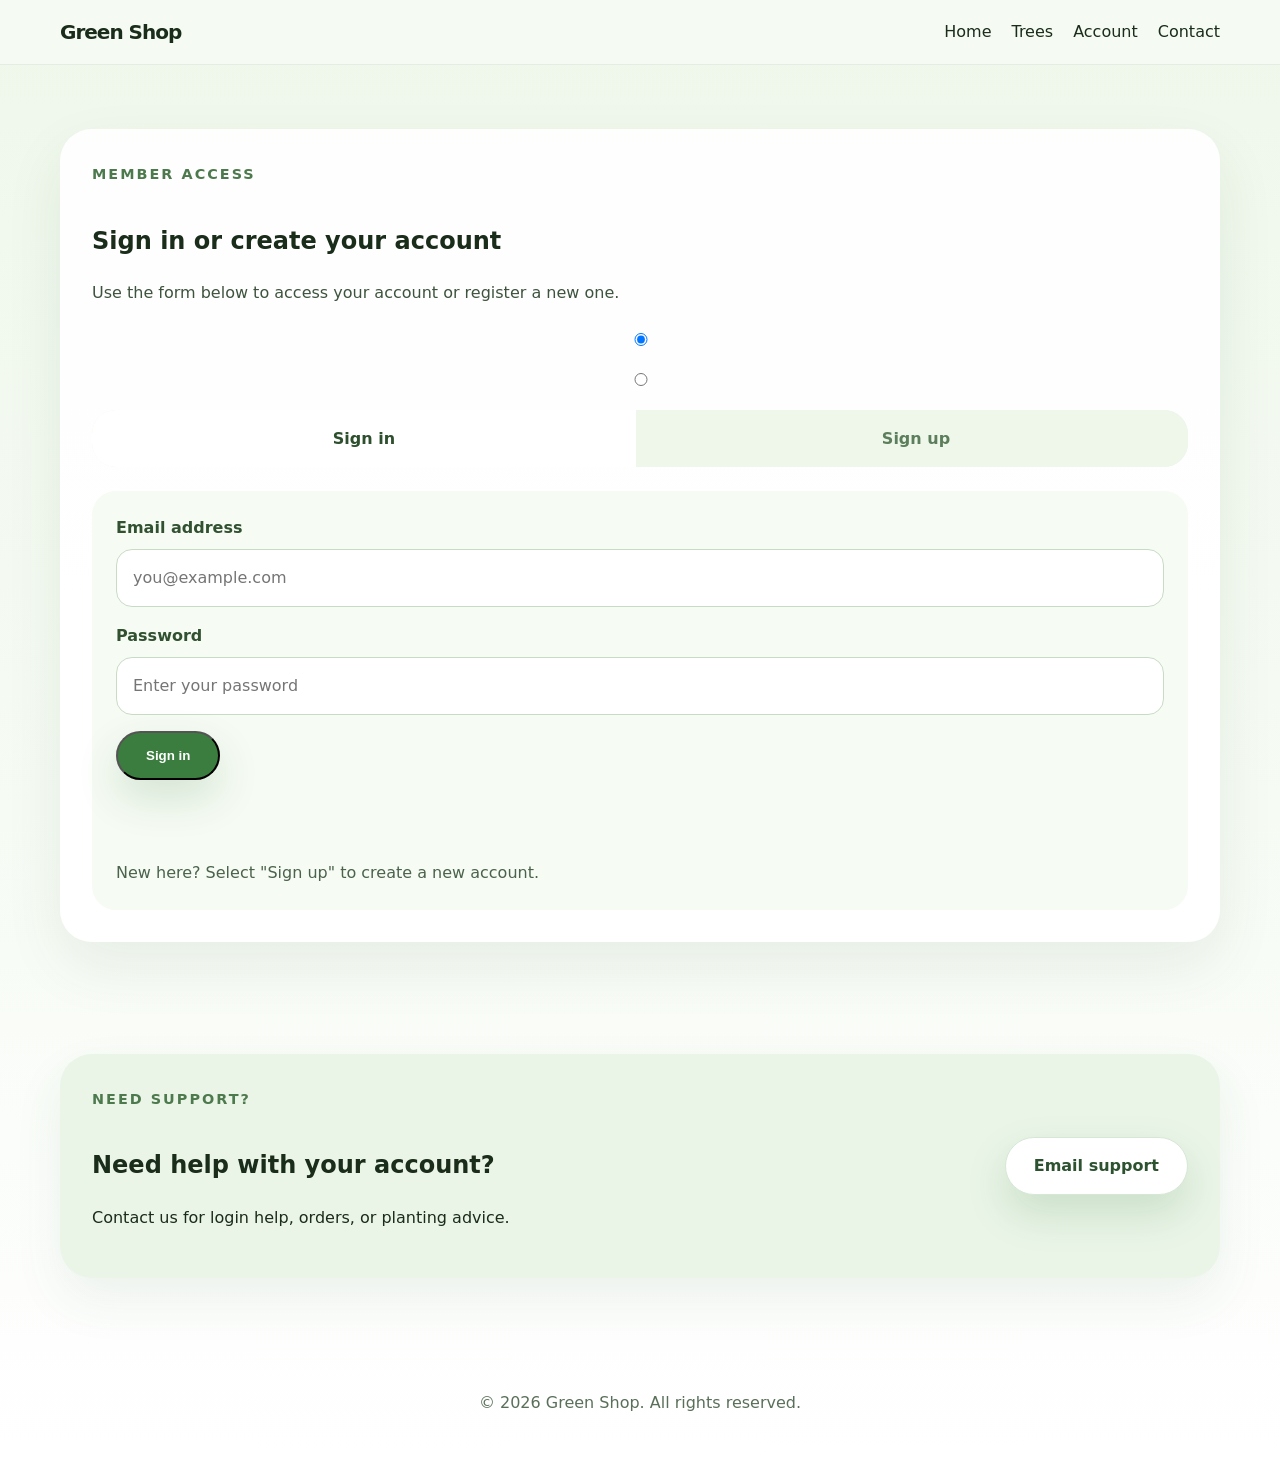
==== account.html @ 08d45623 "added js" ====
<!doctype html>
<html lang="en">
  <head>
    <meta charset="UTF-8" />
    <meta name="viewport" content="width=device-width, initial-scale=1.0" />
    <title>Account | Green Shop</title>
    <link rel="stylesheet" href="style.css" />
  </head>
  <body>
    <header class="site-header">
      <div class="container header-inner">
        <a href="index.html" class="logo">Green Shop</a>
        <nav class="nav">
          <a href="index.html">Home</a>
          <a href="tree.html">Trees</a>
          <a href="account.html">Account</a>
          <a href="#contact">Contact</a>
        </nav>
      </div>
    </header>

    <main>
      <section class="auth section">
        <div class="container">
          <div class="auth-card">
            <div class="auth-intro">
              <span class="eyebrow">Member access</span>
              <h2>Sign in or create your account</h2>
              <p>
                Use the form below to access your account or register a new one.
              </p>
            </div>

            <input type="radio" id="signin" name="auth" checked />
            <input type="radio" id="signup" name="auth" />
            <div class="auth-switcher">
              <label for="signin" class="tab">Sign in</label>
              <label for="signup" class="tab">Sign up</label>
            </div>

            <div class="auth-forms">
              <form class="auth-form sign-in">
                <div class="form-group">
                  <label for="email">Email address</label>
                  <input
                    id="email"
                    type="email"
                    placeholder="you@example.com"
                  />
                </div>
                <div class="form-group">
                  <label for="password">Password</label>
                  <input
                    id="password"
                    type="password"
                    placeholder="Enter your password"
                  />
                </div>
                <button type="submit" class="button">Sign in</button>
                <p class="form-message" aria-live="polite"></p>
                <p class="form-note">
                  New here? Select "Sign up" to create a new account.
                </p>
              </form>

              <form class="auth-form sign-up">
                <div class="form-group">
                  <label for="name">Full name</label>
                  <input id="name" type="text" placeholder="Your name" />
                </div>
                <div class="form-group">
                  <label for="new-email">Email address</label>
                  <input
                    id="new-email"
                    type="email"
                    placeholder="you@example.com"
                  />
                </div>
                <div class="form-group">
                  <label for="new-password">Create password</label>
                  <input
                    id="new-password"
                    type="password"
                    placeholder="Choose a password"
                  />
                </div>
                <button type="submit" class="button">Create account</button>
                <p class="form-message" aria-live="polite"></p>
                <p class="form-note">
                  You’ll get personalized tree recommendations and order
                  updates.
                </p>
              </form>
            </div>
          </div>
        </div>
      </section>

      <section id="contact" class="contact section">
        <div class="container contact-card">
          <div>
            <span class="eyebrow">Need support?</span>
            <h2>Need help with your account?</h2>
            <p>Contact us for login help, orders, or planting advice.</p>
          </div>
          <a
            href="mailto:hello@greenshop.example"
            class="button button-secondary"
            >Email support</a
          >
        </div>
      </section>
    </main>

    <footer class="site-footer">
      <div class="container footer-inner">
        <p>© 2026 Green Shop. All rights reserved.</p>
      </div>
    </footer>
    <script src="script.js"></script>
  </body>
</html>
---- style.css ----
:root {
  color-scheme: light;
  font-family:
    Inter,
    system-ui,
    -apple-system,
    BlinkMacSystemFont,
    "Segoe UI",
    sans-serif;
  background-color: #f6fbf4;
  color: #1a2c1a;
  font-size: 16px;
  line-height: 1.6;
}

* {
  box-sizing: border-box;
}

html,
body {
  margin: 0;
  min-height: 100%;
}

body {
  background: linear-gradient(180deg, #eff7eb 0%, #f6fbf4 55%, #ffffff 100%);
}

img {
  max-width: 100%;
}

a {
  color: inherit;
  text-decoration: none;
}

.container {
  width: min(1160px, calc(100% - 2rem));
  margin: 0 auto;
}

.site-header {
  position: sticky;
  top: 0;
  z-index: 10;
  backdrop-filter: blur(16px);
  background: rgba(246, 251, 244, 0.92);
  border-bottom: 1px solid rgba(40, 71, 40, 0.08);
}

.header-inner {
  display: flex;
  align-items: center;
  justify-content: space-between;
  gap: 1rem;
  padding: 1rem 0;
}

.logo {
  font-weight: 800;
  letter-spacing: -0.05em;
  font-size: 1.25rem;
}

.nav {
  display: flex;
  gap: 1.25rem;
  font-weight: 500;
}

.nav a:hover {
  color: #3d7d3d;
}

.hero {
  padding: 5rem 0 3rem;
}

.hero-content {
  display: grid;
  grid-template-columns: 1.5fr 1fr;
  gap: 3rem;
  align-items: center;
}

.eyebrow {
  display: inline-block;
  margin-bottom: 1rem;
  font-size: 0.9rem;
  font-weight: 700;
  color: #4d7a4d;
  text-transform: uppercase;
  letter-spacing: 0.14em;
}

.hero h1 {
  margin: 0;
  font-size: clamp(2.5rem, 4vw, 4rem);
  max-width: 14ch;
  line-height: 0.95;
}

.hero p {
  max-width: 45ch;
  margin: 1.5rem 0;
  color: #3c533c;
}

.button {
  display: inline-flex;
  align-items: center;
  justify-content: center;
  padding: 0.95rem 1.75rem;
  border-radius: 999px;
  font-weight: 700;
  background: #3b7d3f;
  color: white;
  box-shadow: 0 18px 40px rgba(59, 125, 63, 0.18);
}

.button:hover {
  transform: translateY(-1px);
}

.button-secondary {
  background: #ffffff;
  color: #2c5230;
  border: 1px solid #d6e8d5;
}

.hero-image {
  display: grid;
  grid-template-columns: 1fr 1fr;
  gap: 1rem;
}

.tree-card {
  background: linear-gradient(180deg, #ecf7e8 0%, #ffffff 100%);
  border: 1px solid rgba(86, 133, 85, 0.18);
  border-radius: 1.5rem;
  min-height: 14rem;
  display: flex;
  align-items: center;
  justify-content: center;
  font-size: 1.1rem;
  font-weight: 700;
  color: #2d4f2d;
  position: relative;
  overflow: hidden;
  box-shadow: 0 20px 50px rgba(63, 98, 63, 0.08);
}

.tree-card img {
  width: 100%;
  height: 100%;
  object-fit: cover;
}

.tree-card span {
  position: absolute;
  left: 1rem;
  bottom: 1rem;
  background: rgba(255, 255, 255, 0.9);
  color: #21401f;
  padding: 0.6rem 1rem;
  border-radius: 999px;
  font-size: 0.95rem;
}

.small-card {
  min-height: 10rem;
}

.right-card {
  align-self: end;
}

.section {
  padding: 4rem 0;
}

.section-header h2 {
  margin: 0.5rem 0 0;
  font-size: clamp(2rem, 3vw, 2.75rem);
}

.auth-card {
  display: grid;
  gap: 1.5rem;
  padding: 2rem;
  border-radius: 2rem;
  background: rgba(255, 255, 255, 0.92);
  box-shadow: 0 24px 60px rgba(25, 71, 25, 0.08);
}

.auth-intro {
  max-width: 40rem;
}

.auth-intro p {
  margin: 1rem 0 0;
  color: #3e533e;
}

.auth-switcher {
  display: grid;
  grid-template-columns: repeat(2, 1fr);
  gap: 0.5rem;
  border-radius: 1.5rem;
  background: #eef7ea;
  overflow: hidden;
}

.auth-switcher input {
  display: none;
}

.auth-switcher .tab {
  padding: 1rem 0;
  text-align: center;
  font-weight: 700;
  color: #5c7e5c;
  cursor: pointer;
  background: #eef7ea;
  transition:
    background 0.2s ease,
    color 0.2s ease;
}

#signin:checked ~ .auth-switcher label[for="signin"],
#signup:checked ~ .auth-switcher label[for="signup"] {
  background: #ffffff;
  color: #2d4f2d;
}

.auth-forms {
  background: #f6fbf4;
  border-radius: 1.5rem;
  padding: 1.5rem;
}

.auth-form {
  display: none;
  gap: 1rem;
}

.auth-form.active {
  display: grid;
}

#signin:checked ~ .auth-forms .sign-in,
#signup:checked ~ .auth-forms .sign-up {
  display: grid;
}

.form-group {
  display: grid;
  gap: 0.5rem;
}

.form-group label {
  font-weight: 600;
  color: #315131;
}

.form-group input {
  width: 100%;
  padding: 0.95rem 1rem;
  border: 1px solid #c8dcc4;
  border-radius: 1rem;
  font: inherit;
  background: #ffffff;
}

.form-group input:focus {
  outline: 2px solid #7cade0;
  outline-offset: 2px;
}

.form-note {
  margin: 1rem 0 0;
  color: #4b624b;
}

.form-message {
  margin: 0.75rem 0 0;
  font-weight: 600;
  min-height: 1.25rem;
}

.form-message.success {
  color: #276a24;
}

.form-message.error {
  color: #9d2d2d;
}

.auth-card button {
  width: fit-content;
}

.grid {
  display: grid;
  grid-template-columns: repeat(3, minmax(0, 1fr));
  gap: 1.5rem;
  margin-top: 2rem;
}

.product-card {
  background: white;
  border-radius: 1.5rem;
  padding: 1.75rem;
  box-shadow: 0 18px 40px rgba(20, 76, 27, 0.07);
}

.product-image {
  width: 100%;
  min-height: 11rem;
  border-radius: 1.2rem;
  margin-bottom: 1.25rem;
  display: block;
  object-fit: cover;
  background: #e8f0e4;
}

.product-image.fruit {
  background: #f7f0e3;
}

.product-image.shade {
  background: #e9f3e7;
}

.product-image.bonsai {
  background: #f4efe7;
}

.product-card h3 {
  margin: 0 0 0.75rem;
}

.product-card p {
  margin: 0;
  color: #4a5c4a;
}

.about-grid {
  display: grid;
  grid-template-columns: 1.2fr 0.8fr;
  gap: 2rem;
  align-items: start;
}

.about p {
  margin: 1.5rem 0;
  color: #3d503d;
}

.about ul {
  list-style: none;
  padding: 0;
  margin: 0;
  display: grid;
  gap: 0.75rem;
}

.about li {
  background: #eef7ea;
  padding: 0.85rem 1rem;
  border-radius: 1rem;
  color: #375f38;
  font-weight: 600;
}

.about-image {
  display: grid;
  gap: 1rem;
}

.feature-block {
  padding: 1.5rem;
  border-radius: 1.5rem;
  background: #ffffff;
  box-shadow: 0 18px 40px rgba(29, 81, 31, 0.06);
}

.feature-block h4 {
  margin: 0 0 0.75rem;
}

.section.contact {
  padding: 3rem 0 4rem;
}

.contact-card {
  display: flex;
  flex-wrap: wrap;
  align-items: center;
  justify-content: space-between;
  gap: 1.5rem;
  padding: 2rem;
  border-radius: 2rem;
  background: #eaf5e8;
  box-shadow: 0 22px 50px rgba(54, 99, 58, 0.08);
}

.site-footer {
  padding: 2rem 0;
}

.footer-inner {
  display: flex;
  align-items: center;
  justify-content: center;
  color: #5a6f5a;
}

@media (max-width: 900px) {
  .hero-content,
  .about-grid {
    grid-template-columns: 1fr;
  }

  .hero-image {
    grid-template-columns: 1fr 1fr;
  }

  .grid {
    grid-template-columns: 1fr;
  }
}

@media (max-width: 700px) {
  .hero-image {
    grid-template-columns: 1fr;
  }

  .hero {
    padding: 3rem 0 2rem;
  }
}

@media (max-width: 600px) {
  .header-inner {
    flex-direction: column;
    align-items: flex-start;
  }

  .nav {
    flex-wrap: wrap;
  }

  .hero {
    padding-top: 3rem;
  }

  .hero-image {
    grid-template-columns: 1fr;
  }
}
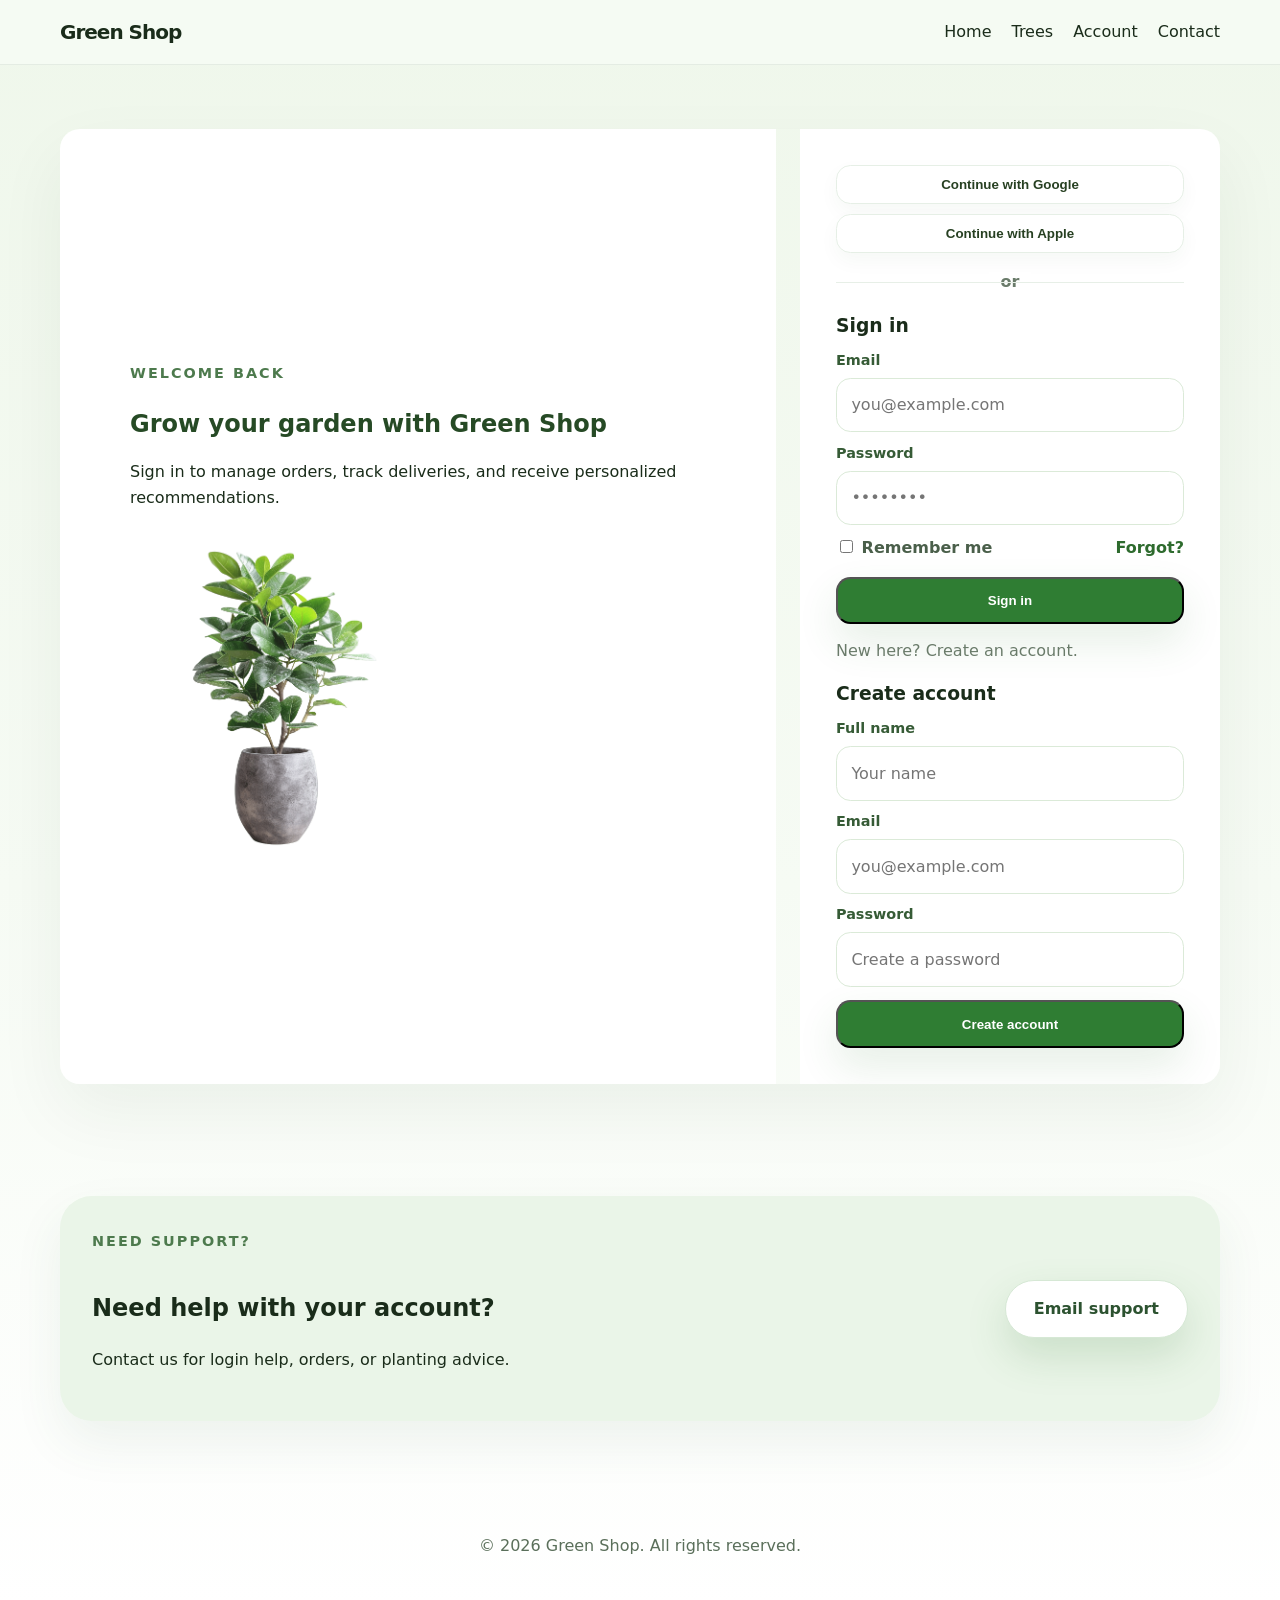
==== commit 8e7785e2: "picture added" ====
--- a/account.html
+++ b/account.html
@@ -22,75 +22,96 @@
     <main>
       <section class="auth section">
         <div class="container">
-          <div class="auth-card">
-            <div class="auth-intro">
-              <span class="eyebrow">Member access</span>
-              <h2>Sign in or create your account</h2>
-              <p>
-                Use the form below to access your account or register a new one.
-              </p>
+          <div class="auth-card split">
+            <div class="auth-side auth-welcome">
+              <div class="welcome-inner">
+                <span class="eyebrow">Welcome back</span>
+                <h2>Grow your garden with Green Shop</h2>
+                <p>
+                  Sign in to manage orders, track deliveries, and receive
+                  personalized recommendations.
+                </p>
+                <img
+                  src="plant1.png"
+                  alt="Healthy potted plant"
+                  class="welcome-ill"
+                />
+              </div>
             </div>
 
-            <input type="radio" id="signin" name="auth" checked />
-            <input type="radio" id="signup" name="auth" />
-            <div class="auth-switcher">
-              <label for="signin" class="tab">Sign in</label>
-              <label for="signup" class="tab">Sign up</label>
-            </div>
+            <div class="auth-side auth-form-side">
+              <div class="form-wrapper">
+                <div class="social-row">
+                  <button class="button social google">
+                    Continue with Google
+                  </button>
+                  <button class="button social apple">
+                    Continue with Apple
+                  </button>
+                </div>
 
-            <div class="auth-forms">
-              <form class="auth-form sign-in">
-                <div class="form-group">
-                  <label for="email">Email address</label>
-                  <input
-                    id="email"
-                    type="email"
-                    placeholder="you@example.com"
-                  />
-                </div>
-                <div class="form-group">
-                  <label for="password">Password</label>
-                  <input
-                    id="password"
-                    type="password"
-                    placeholder="Enter your password"
-                  />
-                </div>
-                <button type="submit" class="button">Sign in</button>
-                <p class="form-message" aria-live="polite"></p>
-                <p class="form-note">
-                  New here? Select "Sign up" to create a new account.
-                </p>
-              </form>
+                <div class="divider"><span>or</span></div>
 
-              <form class="auth-form sign-up">
-                <div class="form-group">
-                  <label for="name">Full name</label>
-                  <input id="name" type="text" placeholder="Your name" />
-                </div>
-                <div class="form-group">
-                  <label for="new-email">Email address</label>
-                  <input
-                    id="new-email"
-                    type="email"
-                    placeholder="you@example.com"
-                  />
-                </div>
-                <div class="form-group">
-                  <label for="new-password">Create password</label>
-                  <input
-                    id="new-password"
-                    type="password"
-                    placeholder="Choose a password"
-                  />
-                </div>
-                <button type="submit" class="button">Create account</button>
-                <p class="form-message" aria-live="polite"></p>
-                <p class="form-note">
-                  You’ll get personalized tree recommendations and order
-                  updates.
-                </p>
-              </form>
+                <form
+                  class="auth-form sign-in"
+                  aria-labelledby="signin-heading"
+                >
+                  <h3 id="signin-heading">Sign in</h3>
+                  <label class="field">
+                    <span class="label">Email</span>
+                    <input
+                      id="email"
+                      type="email"
+                      placeholder="you@example.com"
+                    />
+                  </label>
+                  <label class="field">
+                    <span class="label">Password</span>
+                    <input
+                      id="password"
+                      type="password"
+                      placeholder="••••••••"
+                    />
+                  </label>
+                  <div class="form-actions">
+                    <label class="remember"
+                      ><input type="checkbox" /> Remember me</label
+                    >
+                    <a href="#" class="forgot">Forgot?</a>
+                  </div>
+                  <button type="submit" class="button primary">Sign in</button>
+                  <p class="form-note">
+                    New here? <a href="#signup">Create an account</a>.
+                  </p>
+                </form>
+
+                <form class="auth-form sign-up" aria-hidden="true">
+                  <h3>Create account</h3>
+                  <label class="field">
+                    <span class="label">Full name</span>
+                    <input id="name" type="text" placeholder="Your name" />
+                  </label>
+                  <label class="field">
+                    <span class="label">Email</span>
+                    <input
+                      id="new-email"
+                      type="email"
+                      placeholder="you@example.com"
+                    />
+                  </label>
+                  <label class="field">
+                    <span class="label">Password</span>
+                    <input
+                      id="new-password"
+                      type="password"
+                      placeholder="Create a password"
+                    />
+                  </label>
+                  <button type="submit" class="button primary">
+                    Create account
+                  </button>
+                </form>
+              </div>
             </div>
           </div>
         </div>
--- a/style.css
+++ b/style.css
@@ -188,118 +188,158 @@
 
 .auth-card {
   display: grid;
+  grid-template-columns: 1fr 420px;
   gap: 1.5rem;
-  padding: 2rem;
-  border-radius: 2rem;
-  background: rgba(255, 255, 255, 0.92);
-  box-shadow: 0 24px 60px rgba(25, 71, 25, 0.08);
-}
-
-.auth-intro {
-  max-width: 40rem;
-}
-
-.auth-intro p {
-  margin: 1rem 0 0;
-  color: #3e533e;
-}
-
-.auth-switcher {
-  display: grid;
-  grid-template-columns: repeat(2, 1fr);
-  gap: 0.5rem;
-  border-radius: 1.5rem;
-  background: #eef7ea;
+  padding: 0;
+  border-radius: 1.25rem;
   overflow: hidden;
-}
-
-.auth-switcher input {
-  display: none;
-}
-
-.auth-switcher .tab {
-  padding: 1rem 0;
+  background: transparent;
+  box-shadow: 0 28px 70px rgba(15, 50, 15, 0.06);
+}
+
+.auth-card.split .auth-side {
+  padding: 2.25rem;
+  background: white;
+}
+
+.auth-welcome {
+  background: linear-gradient(180deg, #eef7ea 0%, #ffffff 100%);
+  display: flex;
+  align-items: center;
+  justify-content: center;
+}
+
+.welcome-inner {
+  max-width: 36rem;
+}
+
+.welcome-inner h2 {
+  margin: 0.25rem 0 0.75rem;
+  color: #264a25;
+}
+
+.welcome-ill {
+  width: 100%;
+  max-width: 300px;
+  margin-top: 1.25rem;
+  opacity: 0.9;
+}
+
+.auth-form-side {
+  display: flex;
+  align-items: center;
+  justify-content: center;
+  background: #ffffff;
+}
+
+.form-wrapper {
+  width: 100%;
+  max-width: 360px;
+}
+
+.social-row {
+  display: grid;
+  gap: 0.6rem;
+}
+
+.button.social {
+  background: #fff;
+  color: #274022;
+  border: 1px solid #e6efe6;
+  box-shadow: 0 8px 20px rgba(30, 80, 30, 0.04);
+  padding: 0.7rem 0.9rem;
+  border-radius: 0.9rem;
+  font-weight: 700;
+}
+
+.button.social.google {
+}
+.button.social.apple {
+}
+
+.divider {
   text-align: center;
-  font-weight: 700;
-  color: #5c7e5c;
-  cursor: pointer;
-  background: #eef7ea;
-  transition:
-    background 0.2s ease,
-    color 0.2s ease;
-}
-
-#signin:checked ~ .auth-switcher label[for="signin"],
-#signup:checked ~ .auth-switcher label[for="signup"] {
-  background: #ffffff;
-  color: #2d4f2d;
-}
-
-.auth-forms {
-  background: #f6fbf4;
-  border-radius: 1.5rem;
-  padding: 1.5rem;
-}
-
-.auth-form {
-  display: none;
-  gap: 1rem;
-}
-
-.auth-form.active {
-  display: grid;
-}
-
-#signin:checked ~ .auth-forms .sign-in,
-#signup:checked ~ .auth-forms .sign-up {
-  display: grid;
-}
-
-.form-group {
-  display: grid;
-  gap: 0.5rem;
-}
-
-.form-group label {
+  margin: 1rem 0;
+  position: relative;
+}
+
+.divider span {
+  background: white;
+  padding: 0 0.75rem;
+  color: #6a7b6a;
+  font-weight: 700;
+}
+
+.divider:before {
+  content: "";
+  display: block;
+  height: 1px;
+  background: #e7efe7;
+  position: absolute;
+  left: 0;
+  right: 0;
+  top: 50%;
+}
+
+.auth-form h3 {
+  margin: 0 0 0.5rem;
+}
+
+.field {
+  display: grid;
+  gap: 0.35rem;
+  margin-bottom: 0.6rem;
+}
+
+.field .label {
+  font-weight: 700;
+  color: #365b36;
+  font-size: 0.9rem;
+}
+
+.field input {
+  padding: 0.85rem 0.9rem;
+  border-radius: 0.9rem;
+  border: 1px solid #dbead8;
+  font: inherit;
+}
+
+.field input:focus {
+  outline: 2px solid rgba(59, 125, 63, 0.16);
+  outline-offset: 2px;
+}
+
+.form-actions {
+  display: flex;
+  align-items: center;
+  justify-content: space-between;
+  margin-bottom: 0.75rem;
+}
+
+.remember {
   font-weight: 600;
-  color: #315131;
-}
-
-.form-group input {
+  color: #4a5f4a;
+}
+
+.forgot {
+  color: #2e6b2e;
+  font-weight: 700;
+}
+
+.button.primary {
   width: 100%;
-  padding: 0.95rem 1rem;
-  border: 1px solid #c8dcc4;
-  border-radius: 1rem;
-  font: inherit;
-  background: #ffffff;
-}
-
-.form-group input:focus {
-  outline: 2px solid #7cade0;
-  outline-offset: 2px;
+  padding: 0.9rem 1rem;
+  border-radius: 0.9rem;
+  background: #2f7d33;
+  color: #fff;
+  font-weight: 800;
+  box-shadow: 0 18px 40px rgba(47, 125, 51, 0.12);
+  margin-top: 0.25rem;
 }
 
 .form-note {
-  margin: 1rem 0 0;
-  color: #4b624b;
-}
-
-.form-message {
-  margin: 0.75rem 0 0;
-  font-weight: 600;
-  min-height: 1.25rem;
-}
-
-.form-message.success {
-  color: #276a24;
-}
-
-.form-message.error {
-  color: #9d2d2d;
-}
-
-.auth-card button {
-  width: fit-content;
+  margin-top: 0.85rem;
+  color: #6a7b6a;
 }
 
 .grid {
@@ -461,3 +501,67 @@
     grid-template-columns: 1fr;
   }
 }
+
+/* Auth-specific responsive tweaks */
+@media (max-width: 900px) {
+  .auth-card {
+    grid-template-columns: 1fr;
+    border-radius: 1rem;
+  }
+
+  .auth-card.split .auth-side {
+    padding: 1.25rem;
+  }
+
+  .welcome-inner {
+    max-width: 30rem;
+  }
+
+  .form-wrapper {
+    max-width: 100%;
+    width: 100%;
+  }
+
+  .social-row {
+    grid-template-columns: 1fr 1fr;
+  }
+
+  .welcome-ill {
+    max-width: 220px;
+    margin: 1rem auto 0;
+    display: block;
+  }
+}
+
+@media (max-width: 520px) {
+  .auth-card {
+    grid-template-columns: 1fr;
+    box-shadow: none;
+  }
+
+  .auth-welcome {
+    display: none;
+  }
+
+  .auth-form-side {
+    padding: 1rem;
+  }
+
+  .social-row {
+    grid-template-columns: 1fr;
+    gap: 0.5rem;
+  }
+
+  .button.social {
+    padding: 0.65rem;
+    font-size: 0.95rem;
+  }
+
+  .field input {
+    font-size: 0.95rem;
+  }
+
+  .divider span {
+    padding: 0 0.5rem;
+  }
+}
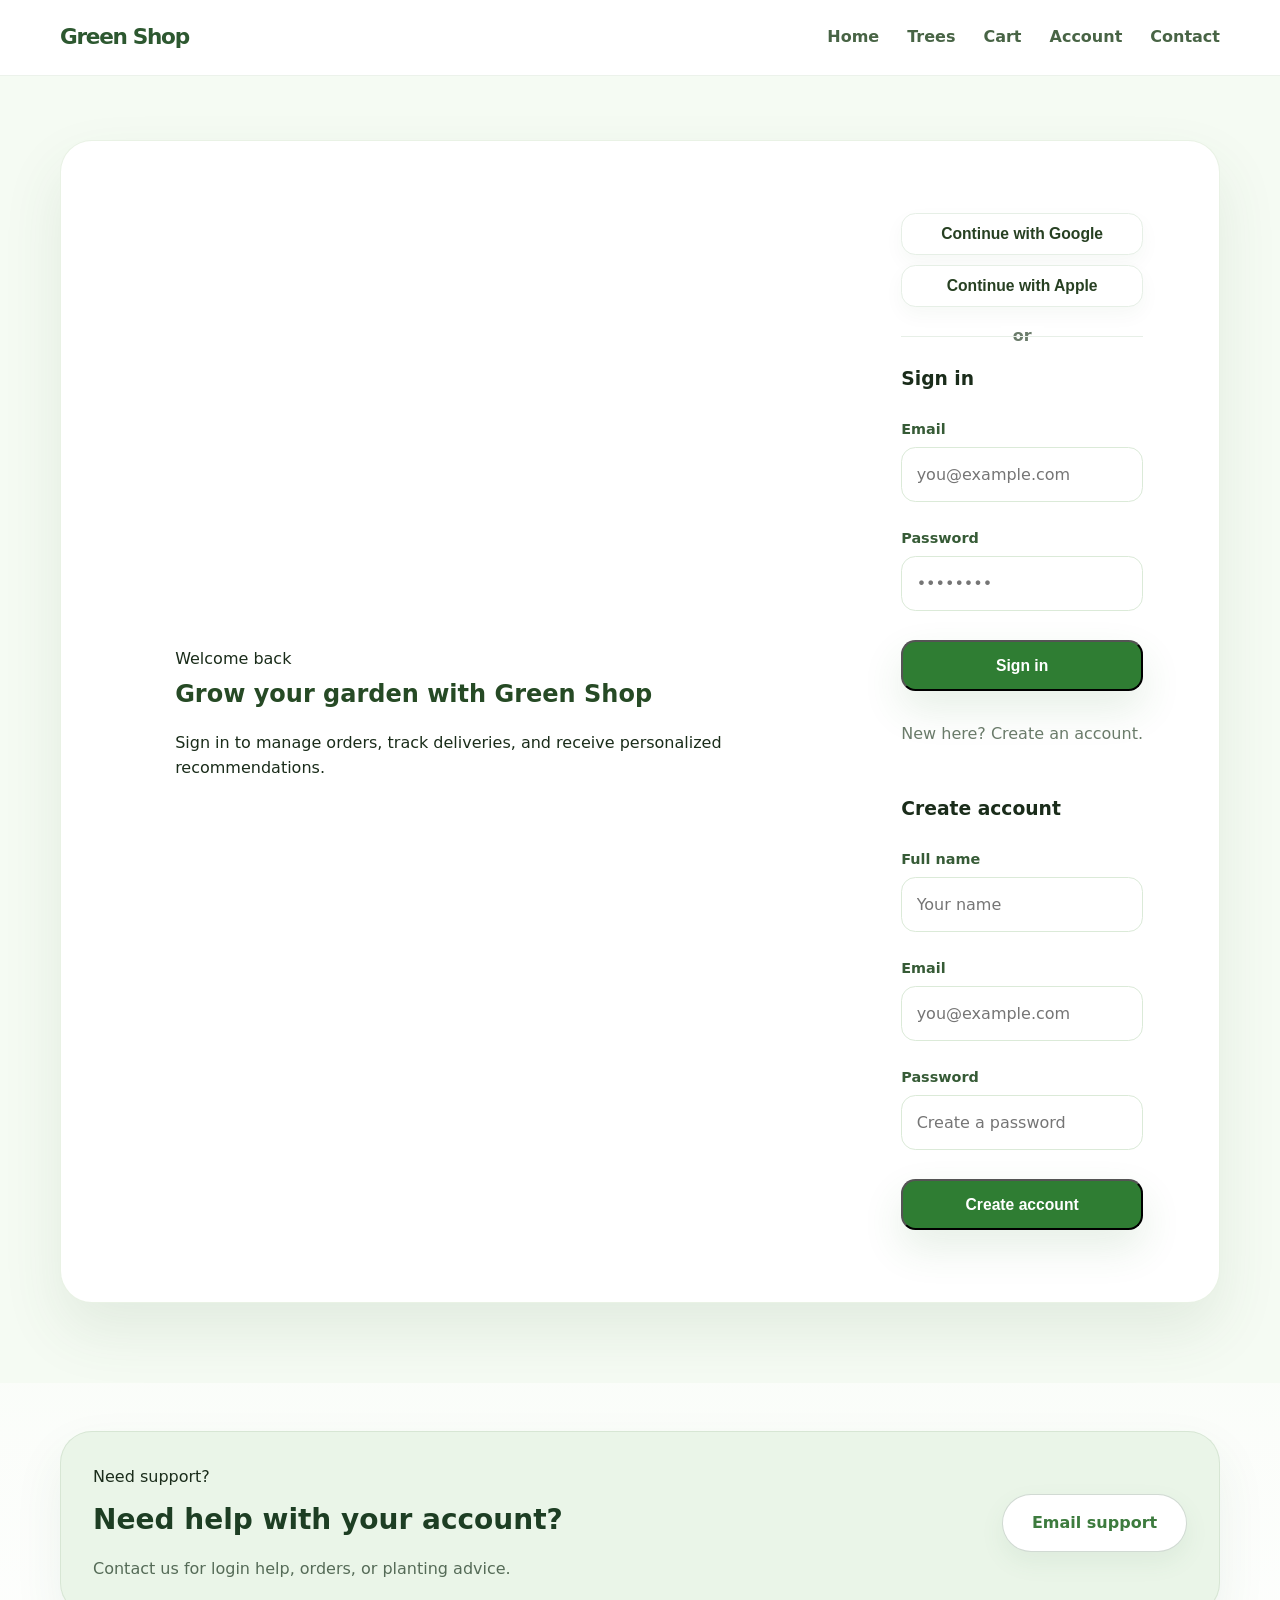
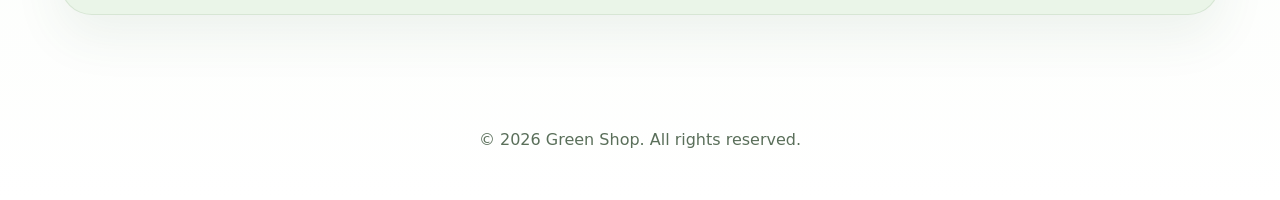
==== commit cb780780: "update design" ====
--- a/account.html
+++ b/account.html
@@ -13,6 +13,7 @@
         <nav class="nav">
           <a href="index.html">Home</a>
           <a href="tree.html">Trees</a>
+          <a href="cart.html">Cart</a>
           <a href="account.html">Account</a>
           <a href="#contact">Contact</a>
         </nav>
@@ -31,11 +32,6 @@
                   Sign in to manage orders, track deliveries, and receive
                   personalized recommendations.
                 </p>
-                <img
-                  src="plant1.png"
-                  alt="Healthy potted plant"
-                  class="welcome-ill"
-                />
               </div>
             </div>
 
@@ -73,19 +69,13 @@
                       placeholder="••••••••"
                     />
                   </label>
-                  <div class="form-actions">
-                    <label class="remember"
-                      ><input type="checkbox" /> Remember me</label
-                    >
-                    <a href="#" class="forgot">Forgot?</a>
-                  </div>
                   <button type="submit" class="button primary">Sign in</button>
                   <p class="form-note">
                     New here? <a href="#signup">Create an account</a>.
                   </p>
                 </form>
 
-                <form class="auth-form sign-up" aria-hidden="true">
+                <form id="signup" class="auth-form sign-up" aria-hidden="true">
                   <h3>Create account</h3>
                   <label class="field">
                     <span class="label">Full name</span>
@@ -138,6 +128,7 @@
         <p>© 2026 Green Shop. All rights reserved.</p>
       </div>
     </footer>
+
     <script src="script.js"></script>
   </body>
 </html>
--- a/style.css
+++ b/style.css
@@ -46,8 +46,8 @@
   top: 0;
   z-index: 10;
   backdrop-filter: blur(16px);
-  background: rgba(246, 251, 244, 0.92);
-  border-bottom: 1px solid rgba(40, 71, 40, 0.08);
+  background: rgba(255, 255, 255, 0.98);
+  border-bottom: 1px solid rgba(96, 145, 95, 0.12);
 }
 
 .header-inner {
@@ -55,146 +55,425 @@
   align-items: center;
   justify-content: space-between;
   gap: 1rem;
-  padding: 1rem 0;
+  padding: 1.25rem 0;
 }
 
 .logo {
-  font-weight: 800;
-  letter-spacing: -0.05em;
-  font-size: 1.25rem;
+  font-weight: 900;
+  letter-spacing: -0.06em;
+  font-size: 1.35rem;
+  color: #2d5830;
 }
 
 .nav {
   display: flex;
-  gap: 1.25rem;
-  font-weight: 500;
+  gap: 1.75rem;
+  font-weight: 600;
+  color: #486445;
+}
+
+.nav a {
+  color: #486445;
+  transition: color 0.25s ease;
 }
 
 .nav a:hover {
-  color: #3d7d3d;
+  color: #2f6e34;
 }
 
 .hero {
-  padding: 5rem 0 3rem;
+  padding: 5.5rem 0 4rem;
+  background: linear-gradient(180deg, #ebf7ea 0%, #f6fbf4 45%, #ffffff 100%);
 }
 
 .hero-content {
-  display: grid;
-  grid-template-columns: 1.5fr 1fr;
-  gap: 3rem;
-  align-items: center;
-}
-
-.eyebrow {
-  display: inline-block;
-  margin-bottom: 1rem;
-  font-size: 0.9rem;
-  font-weight: 700;
-  color: #4d7a4d;
-  text-transform: uppercase;
-  letter-spacing: 0.14em;
+  display: flex;
+  flex-direction: column;
+  align-items: center;
+  text-align: center;
+  gap: 1.5rem;
+}
+
+.hero-copy {
+  max-width: 720px;
+  margin: 0 auto;
 }
 
 .hero h1 {
   margin: 0;
-  font-size: clamp(2.5rem, 4vw, 4rem);
-  max-width: 14ch;
-  line-height: 0.95;
-}
-
-.hero p {
-  max-width: 45ch;
-  margin: 1.5rem 0;
-  color: #3c533c;
+  font-size: clamp(2.75rem, 5vw, 4.5rem);
+  line-height: 1.02;
+  color: #1d3e23;
+}
+
+.hero-subtitle {
+  margin: 0;
+  max-width: 34rem;
+  margin-inline: auto;
+  color: #435c44;
+  font-size: 1.05rem;
+  line-height: 1.75;
+}
+
+.hero-actions {
+  margin-top: 1.75rem;
+}
+
+.hero-image {
+  display: grid;
+  grid-template-columns: repeat(3, minmax(0, 1fr));
+  gap: 1rem;
+  max-width: 920px;
+  margin: 2rem auto 0;
+  align-items: start;
+}
+
+.hero .tree-card {
+  border-radius: 2rem;
+  overflow: hidden;
+  background: white;
+  box-shadow: 0 25px 50px rgba(59, 102, 55, 0.12);
+  border: 1px solid rgba(132, 177, 118, 0.16);
+  display: flex;
+  flex-direction: column;
+}
+
+.hero .tree-card img {
+  width: 100%;
+  height: 220px;
+  object-fit: cover;
+  display: block;
+}
+
+.hero .tree-card.small-card img {
+  height: 220px;
+}
+
+.hero .tree-card span {
+  display: block;
+  padding: 1rem 1.25rem;
+  font-weight: 700;
+  color: #264b30;
+  background: #f8fbf6;
+}
+
+.hero .hero-image .tree-card {
+  max-width: 100%;
+}
+
+.hero .hero-image .tree-card.small-card {
+  min-height: 0;
+}
+
+.hero .hero-image .tree-card.right-card {
+  align-self: end;
 }
 
 .button {
   display: inline-flex;
   align-items: center;
   justify-content: center;
-  padding: 0.95rem 1.75rem;
+  padding: 0.95rem 1.8rem;
   border-radius: 999px;
   font-weight: 700;
-  background: #3b7d3f;
+  background: linear-gradient(135deg, #3b7d3f, #4fa04c);
   color: white;
-  box-shadow: 0 18px 40px rgba(59, 125, 63, 0.18);
+  box-shadow: 0 16px 36px rgba(60, 122, 67, 0.18);
+  transition:
+    transform 0.25s ease,
+    box-shadow 0.25s ease,
+    background 0.25s ease;
 }
 
 .button:hover {
-  transform: translateY(-1px);
+  transform: translateY(-2px);
+  box-shadow: 0 20px 44px rgba(60, 122, 67, 0.25);
+  background: linear-gradient(135deg, #3d8d47, #58b258);
 }
 
 .button-secondary {
   background: #ffffff;
-  color: #2c5230;
-  border: 1px solid #d6e8d5;
-}
-
-.hero-image {
-  display: grid;
-  grid-template-columns: 1fr 1fr;
+  color: #3d7b3e;
+  border: 1px solid rgba(71, 109, 79, 0.25);
+  box-shadow: 0 10px 24px rgba(80, 132, 88, 0.08);
+}
+
+.section {
+  padding: 4rem 0 5rem;
+}
+
+.section-header {
+  display: grid;
+  place-items: center;
+  text-align: center;
+  gap: 0.85rem;
+  margin-bottom: 2.5rem;
+}
+
+.section-header h2 {
+  margin: 0;
+  font-size: clamp(2.1rem, 3vw, 3rem);
+  line-height: 1.05;
+  color: #1d3e23;
+}
+
+.section-description {
+  margin: 0;
+  max-width: 42rem;
+  color: #5a6f5d;
+  font-size: 1rem;
+  line-height: 1.75;
+}
+
+.product-grid {
+  display: grid;
+  grid-template-columns: repeat(3, minmax(0, 1fr));
+  gap: 1.75rem;
+}
+
+.product-card {
+  background: white;
+  border-radius: 2rem;
+  overflow: hidden;
+  box-shadow: 0 18px 50px rgba(75, 118, 78, 0.1);
+  transition:
+    transform 0.3s ease,
+    box-shadow 0.3s ease;
+  border: 1px solid rgba(128, 170, 118, 0.16);
+}
+
+.product-card:hover {
+  transform: translateY(-6px);
+  box-shadow: 0 28px 62px rgba(75, 118, 78, 0.16);
+}
+
+.product-link {
+  display: block;
+  overflow: hidden;
+}
+
+.product-image {
+  width: 100%;
+  height: 320px;
+  object-fit: cover;
+  transition: transform 0.5s ease;
+}
+
+.product-card:hover .product-image {
+  transform: scale(1.08);
+}
+
+.product-details {
+  padding: 1.5rem 1.5rem 2rem;
+  display: flex;
+  align-items: center;
+  justify-content: space-between;
   gap: 1rem;
 }
 
-.tree-card {
-  background: linear-gradient(180deg, #ecf7e8 0%, #ffffff 100%);
-  border: 1px solid rgba(86, 133, 85, 0.18);
+.cart-toast {
+  position: fixed;
+  left: 50%;
+  bottom: 1.5rem;
+  transform: translateX(-50%);
+  background: rgba(47, 91, 38, 0.95);
+  color: white;
+  padding: 0.95rem 1.25rem;
+  border-radius: 999px;
+  box-shadow: 0 14px 38px rgba(18, 44, 20, 0.22);
+  opacity: 0;
+  pointer-events: none;
+  transition:
+    opacity 0.25s ease,
+    transform 0.25s ease;
+  z-index: 1000;
+}
+
+.cart-toast.visible {
+  opacity: 1;
+  transform: translateX(-50%) translateY(-10px);
+}
+
+.cart-page {
+  display: grid;
+  grid-template-columns: 1fr 320px;
+  gap: 1.75rem;
+  align-items: start;
+}
+
+.cart-list {
+  display: grid;
+  gap: 1rem;
+}
+
+.cart-item {
+  display: grid;
+  grid-template-columns: 96px 1fr;
+  gap: 1rem;
+  padding: 1rem 1.25rem;
   border-radius: 1.5rem;
-  min-height: 14rem;
-  display: flex;
-  align-items: center;
-  justify-content: center;
-  font-size: 1.1rem;
-  font-weight: 700;
-  color: #2d4f2d;
-  position: relative;
-  overflow: hidden;
-  box-shadow: 0 20px 50px rgba(63, 98, 63, 0.08);
-}
-
-.tree-card img {
+  background: #f7fbf5;
+  border: 1px solid rgba(111, 150, 103, 0.18);
+}
+
+.cart-item-image img {
   width: 100%;
   height: 100%;
   object-fit: cover;
-}
-
-.tree-card span {
-  position: absolute;
-  left: 1rem;
-  bottom: 1rem;
+  border-radius: 1.25rem;
+}
+
+.cart-item-info h3 {
+  margin: 0 0 0.5rem;
+  font-size: 1rem;
+  color: #24602f;
+}
+
+.cart-item-info .price {
+  margin: 0;
+  color: #4a6e4a;
+  font-weight: 700;
+}
+
+.cart-summary {
+  display: flex;
+  justify-content: flex-end;
+}
+
+.summary-card {
+  width: 100%;
+  padding: 1.75rem;
+  border-radius: 1.75rem;
+  background: white;
+  border: 1px solid rgba(118, 156, 112, 0.18);
+  box-shadow: 0 20px 42px rgba(72, 103, 71, 0.08);
+}
+
+.summary-card h3 {
+  margin: 0 0 1rem;
+  color: #234826;
+}
+
+.summary-card p {
+  margin: 0.75rem 0;
+  font-size: 0.98rem;
+  color: #5d745c;
+}
+
+.summary-total {
+  margin: 0.5rem 0 1.5rem;
+  font-size: 2rem;
+  font-weight: 800;
+  color: #1f3e24;
+}
+
+.cart-empty {
+  padding: 2rem 1.25rem;
+  border-radius: 1.5rem;
+  background: #eff7ed;
+  border: 1px solid rgba(98, 146, 97, 0.2);
+  color: #3c593b;
+}
+
+@media (max-width: 960px) {
+  .cart-page {
+    grid-template-columns: 1fr;
+  }
+}
+
+.product-details h3 {
+  margin: 0;
+  font-size: 1.05rem;
+  color: #25422f;
+}
+
+.price {
+  margin: 0;
+  font-size: 1rem;
+  font-weight: 700;
+  color: #3f6d3f;
+}
+
+.contact-card {
+  display: grid;
+  grid-template-columns: 1fr auto;
+  align-items: center;
+  gap: 1.5rem;
+  padding: 2rem;
   background: rgba(255, 255, 255, 0.9);
-  color: #21401f;
-  padding: 0.6rem 1rem;
-  border-radius: 999px;
-  font-size: 0.95rem;
-}
-
-.small-card {
-  min-height: 10rem;
-}
-
-.right-card {
-  align-self: end;
-}
-
-.section {
-  padding: 4rem 0;
-}
-
-.section-header h2 {
+  border-radius: 1.5rem;
+  border: 1px solid rgba(112, 148, 104, 0.16);
+  box-shadow: 0 18px 40px rgba(69, 104, 71, 0.08);
+}
+
+.contact-card h2 {
   margin: 0.5rem 0 0;
-  font-size: clamp(2rem, 3vw, 2.75rem);
+  font-size: clamp(1.75rem, 2vw, 2.25rem);
+  color: #1d3e23;
+}
+
+.contact-card p {
+  margin: 0.85rem 0 0;
+  color: #556b57;
+}
+
+@media (max-width: 960px) {
+  .product-grid {
+    grid-template-columns: repeat(2, minmax(0, 1fr));
+  }
+
+  .hero {
+    padding: 4.5rem 0 3rem;
+  }
+}
+
+@media (max-width: 680px) {
+  .header-inner {
+    flex-direction: column;
+    align-items: flex-start;
+  }
+
+  .nav {
+    flex-wrap: wrap;
+    gap: 0.9rem;
+  }
+
+  .hero {
+    padding: 4rem 0 2.5rem;
+  }
+
+  .hero h1 {
+    font-size: clamp(2.25rem, 8vw, 3.25rem);
+  }
+
+  .product-grid {
+    grid-template-columns: 1fr;
+  }
+
+  .product-details {
+    flex-direction: column;
+    align-items: flex-start;
+  }
+
+  .contact-card {
+    grid-template-columns: 1fr;
+  }
+}
+
+.auth.section {
+  background: #f5fbf3;
 }
 
 .auth-card {
   display: grid;
-  grid-template-columns: 1fr 420px;
-  gap: 1.5rem;
-  padding: 0;
-  border-radius: 1.25rem;
-  overflow: hidden;
-  background: transparent;
-  box-shadow: 0 28px 70px rgba(15, 50, 15, 0.06);
+  grid-template-columns: 1fr auto;
+  gap: 2rem;
+  align-items: center;
+  padding: 2rem 2.25rem;
+  border-radius: 2rem;
+  background: white;
+  box-shadow: 0 28px 60px rgba(54, 98, 60, 0.1);
+  border: 1px solid rgba(145, 190, 127, 0.2);
 }
 
 .auth-card.split .auth-side {
@@ -232,9 +511,56 @@
   background: #ffffff;
 }
 
+.auth-intro h2 {
+  margin: 0.65rem 0 0.85rem;
+  font-size: clamp(1.9rem, 2.5vw, 2.75rem);
+  line-height: 1.1;
+  color: #1f3e26;
+}
+
+.auth-intro p {
+  margin: 0;
+  max-width: 42rem;
+  color: #556d59;
+  font-size: 1rem;
+  line-height: 1.8;
+}
+
+.auth-action {
+  display: flex;
+  align-items: center;
+}
+
+.auth-card .button {
+  padding: 0.95rem 1.5rem;
+  min-width: 210px;
+  font-size: 0.98rem;
+}
+
+.auth-card .button:hover {
+  transform: translateY(-1px);
+}
+
 .form-wrapper {
   width: 100%;
   max-width: 360px;
+}
+
+.auth-card {
+  background: white;
+}
+
+.auth-card.split .auth-side {
+  padding: 2.5rem;
+}
+
+.auth-form {
+  display: grid;
+  gap: 1rem;
+}
+
+.auth-form.sign-up {
+  margin-top: 2rem;
 }
 
 .social-row {
@@ -358,12 +684,92 @@
 
 .product-image {
   width: 100%;
-  min-height: 11rem;
+  height: 180px;
   border-radius: 1.2rem;
   margin-bottom: 1.25rem;
   display: block;
   object-fit: cover;
   background: #e8f0e4;
+}
+
+.product-card .button {
+  justify-content: center;
+  margin-top: 1rem;
+}
+
+.button-buy {
+  background: #3b7d3f;
+  color: white;
+  border: none;
+  padding: 0.85rem 1.25rem;
+  border-radius: 0.9rem;
+  font-size: 1rem;
+  width: auto;
+}
+
+.button-buy:hover {
+  background: #2f6b31;
+}
+
+.button-buy:focus {
+  outline: 2px solid rgba(255, 255, 255, 0.8);
+  outline-offset: 3px;
+}
+
+.image-viewer-overlay {
+  position: fixed;
+  inset: 0;
+  background: rgba(8, 15, 10, 0.8);
+  display: none;
+  place-items: center;
+  z-index: 999;
+  padding: 1.5rem;
+}
+
+.image-viewer-overlay.active {
+  display: grid;
+}
+
+.image-viewer-dialog {
+  width: min(100%, 940px);
+  max-height: 92vh;
+  background: #ffffff;
+  border-radius: 1.5rem;
+  overflow: hidden;
+  position: relative;
+  box-shadow: 0 32px 80px rgba(0, 0, 0, 0.24);
+}
+
+.image-viewer-img {
+  width: 100%;
+  max-height: calc(92vh - 5rem);
+  object-fit: contain;
+  background: #111;
+  display: block;
+}
+
+.image-viewer-caption {
+  padding: 1rem 1.25rem 1.5rem;
+  color: #2a3d23;
+  font-weight: 700;
+  text-align: center;
+}
+
+.image-viewer-close {
+  position: absolute;
+  top: 1rem;
+  right: 1rem;
+  background: #f8faf7;
+  border: 1px solid rgba(74, 95, 74, 0.18);
+  color: #263b24;
+  padding: 0.8rem 1rem;
+  border-radius: 999px;
+  cursor: pointer;
+  font-weight: 700;
+}
+
+.image-viewer-close:hover {
+  background: #ffffff;
 }
 
 .product-image.fruit {
@@ -466,10 +872,29 @@
 
   .hero-image {
     grid-template-columns: 1fr 1fr;
+    margin-top: 1.5rem;
+  }
+
+  .hero .tree-card img {
+    height: 220px;
   }
 
   .grid {
     grid-template-columns: 1fr;
+  }
+}
+
+@media (max-width: 700px) {
+  .hero-image {
+    grid-template-columns: 1fr;
+  }
+
+  .hero {
+    padding: 3rem 0 2rem;
+  }
+
+  .hero .tree-card img {
+    height: 200px;
   }
 }
 
@@ -500,6 +925,14 @@
   .hero-image {
     grid-template-columns: 1fr;
   }
+  .auth-card {
+    grid-template-columns: 1fr;
+    padding: 1.75rem 1.25rem;
+  }
+
+  .auth-action {
+    justify-content: flex-start;
+  }
 }
 
 /* Auth-specific responsive tweaks */
